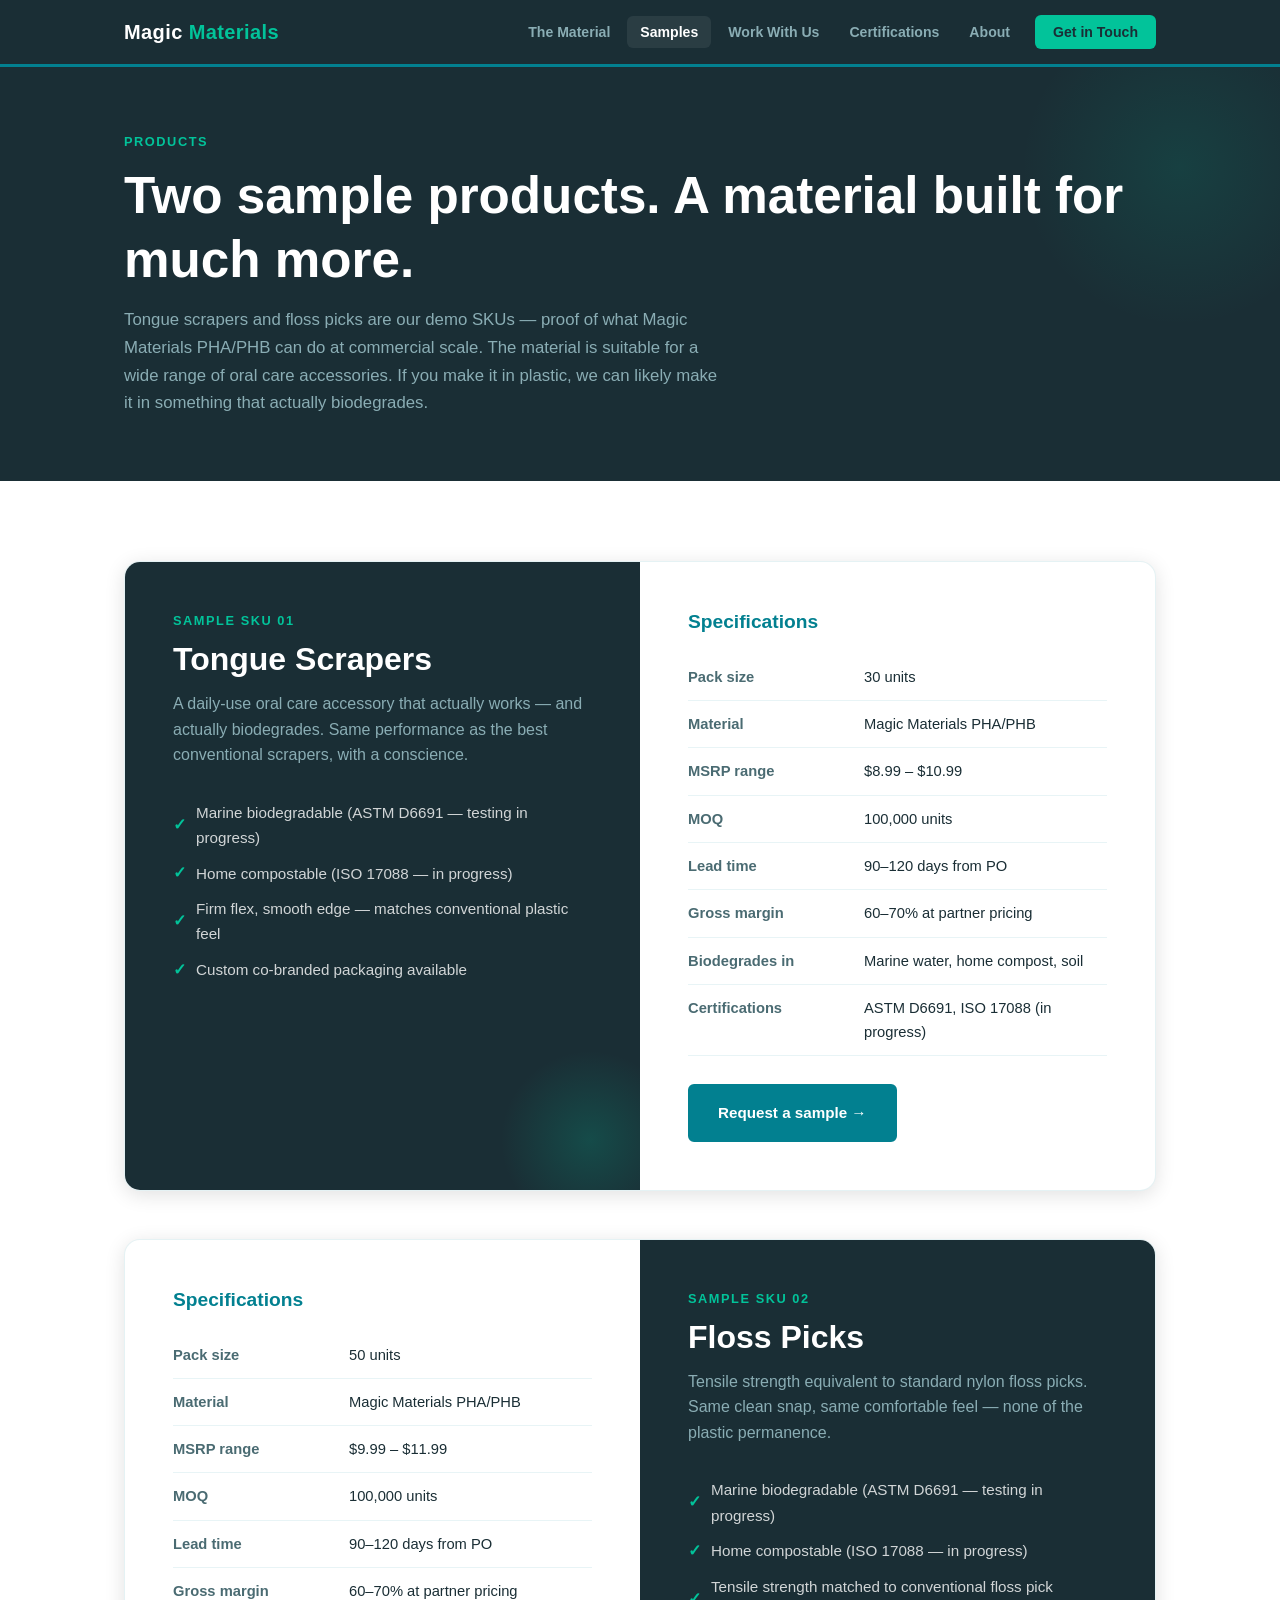
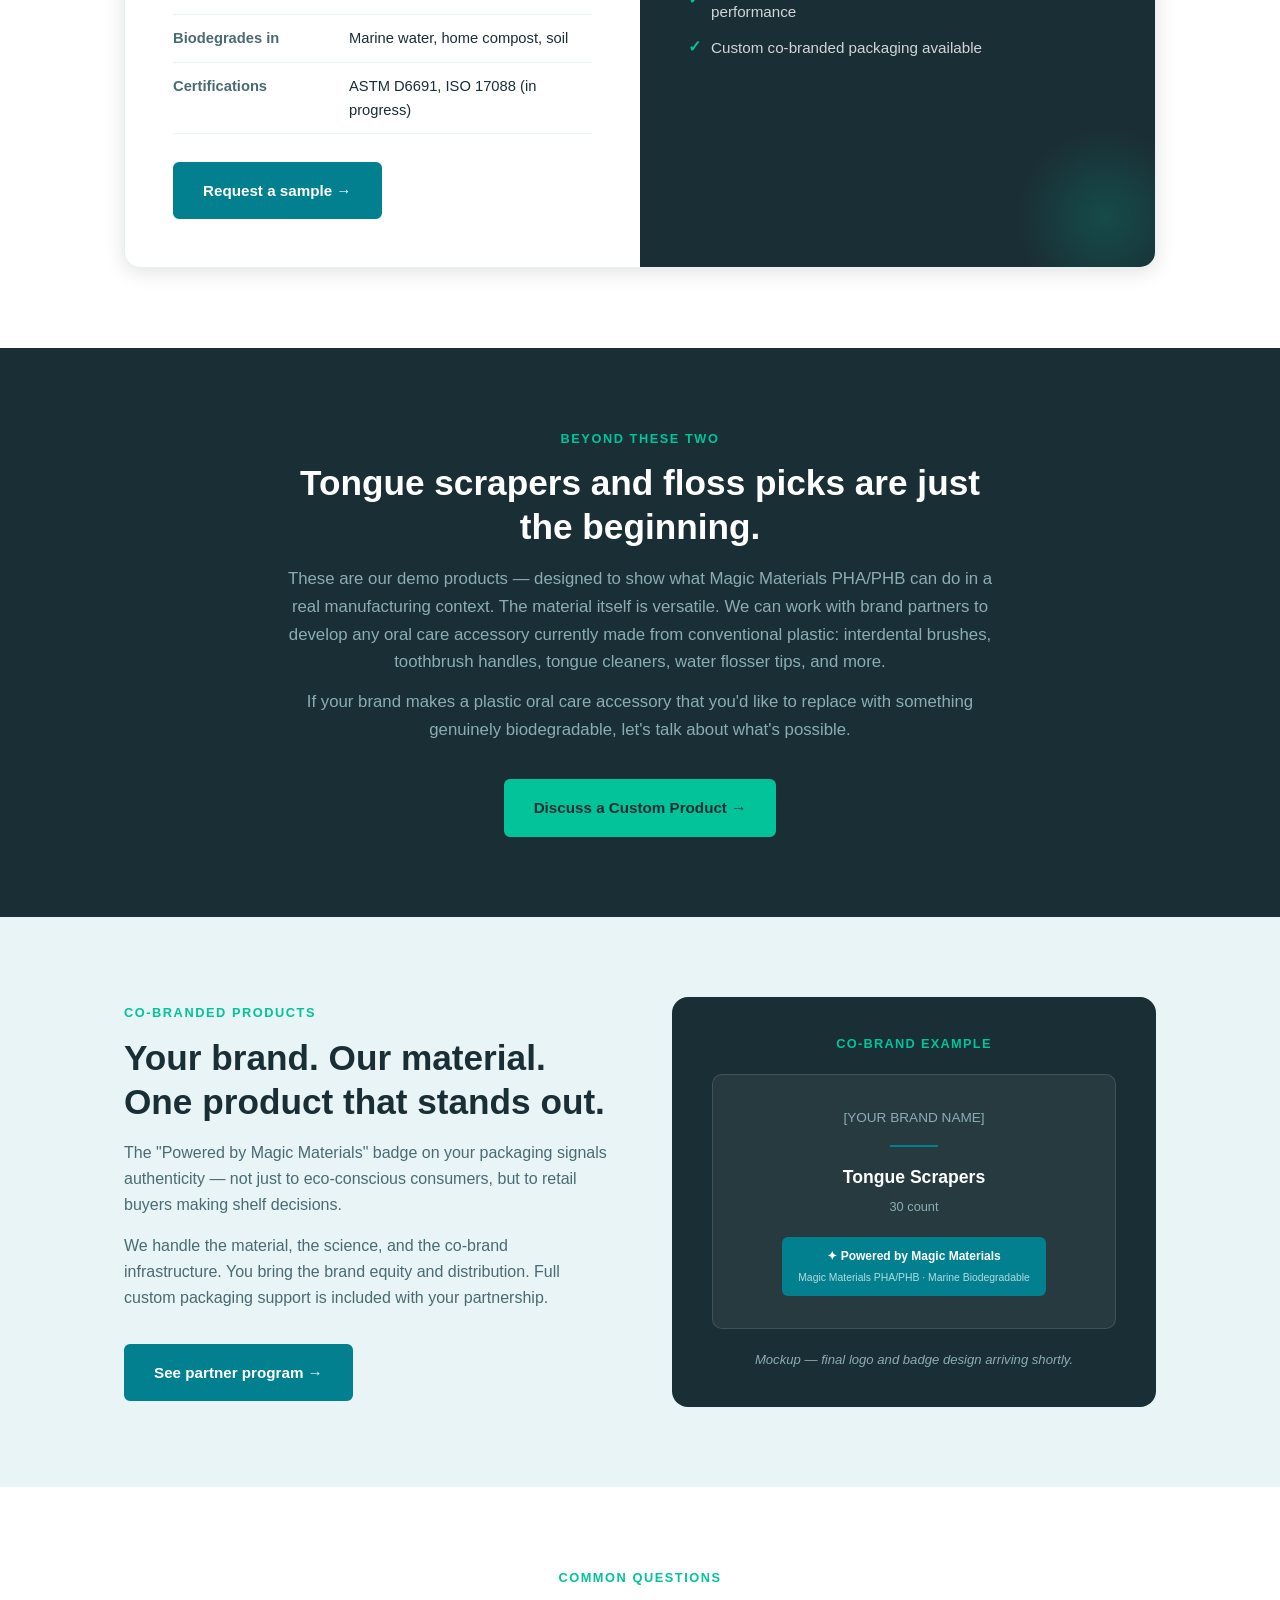
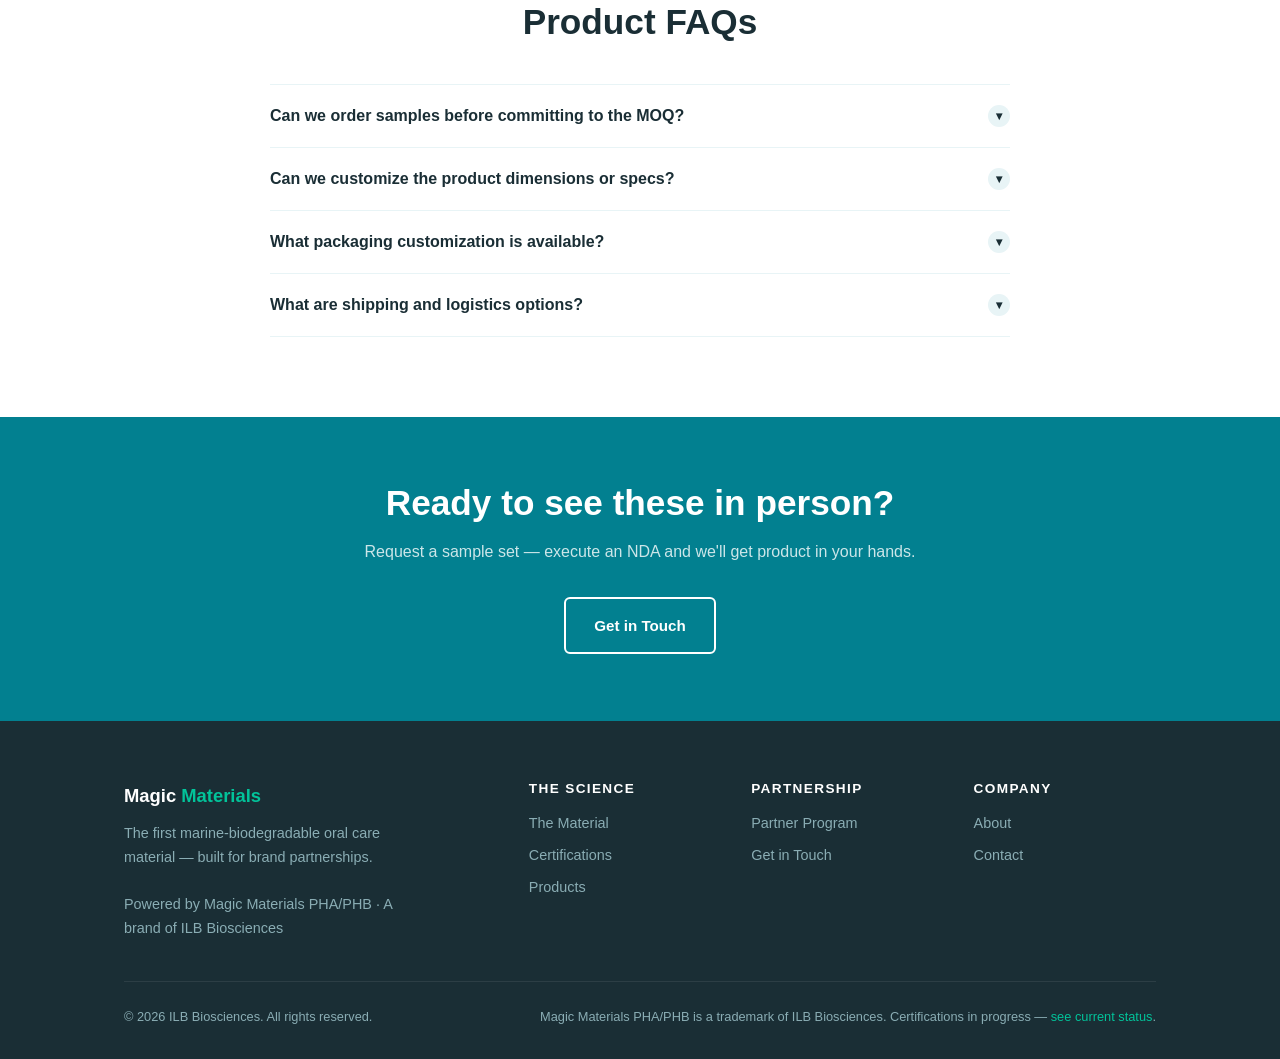
==== products.html @ f2f382cd "Initial commit — Magic Materials website" ====
<!DOCTYPE html>
<html lang="en">
<head>
  <meta charset="UTF-8">
  <meta name="viewport" content="width=device-width, initial-scale=1.0">
  <title>Products — Magic Materials</title>
  <meta name="description" content="Magic Materials manufactures marine-biodegradable oral care accessories using Magic Materials PHA/PHB. Tongue scrapers and floss picks are our sample SKUs — the material works across a wide range of oral care products.">
  <link rel="stylesheet" href="/css/style.css">
</head>
<body>

<nav id="nav"></nav>

<!-- PAGE HERO -->
<div class="page-hero">
  <div class="container">
    <div class="section-label">Products</div>
    <h1>Two sample products. A material built for much more.</h1>
    <p>Tongue scrapers and floss picks are our demo SKUs — proof of what Magic Materials PHA/PHB can do at commercial scale. The material is suitable for a wide range of oral care accessories. If you make it in plastic, we can likely make it in something that actually biodegrades.</p>
  </div>
</div>

<!-- PRODUCTS -->
<div class="section">
  <div style="display:grid; gap:48px;">

    <!-- TONGUE SCRAPERS -->
    <div class="product-card">
      <div style="display:grid; grid-template-columns:1fr 1fr;">
        <div class="product-card-header" style="padding:48px;">
          <div class="section-label">Sample SKU 01</div>
          <h2 style="font-size:2rem; margin-top:8px;">Tongue Scrapers</h2>
          <p style="color:var(--muted); margin-top:12px; font-size:1rem; line-height:1.6;">A daily-use oral care accessory that actually works — and actually biodegrades. Same performance as the best conventional scrapers, with a conscience.</p>
          <div style="margin-top:32px; display:flex; flex-direction:column; gap:10px;">
            <div style="display:flex; align-items:center; gap:10px;">
              <span style="color:var(--seafoam); font-weight:700;">✓</span>
              <span style="color:rgba(255,255,255,.8); font-size:.95rem;">Marine biodegradable (ASTM D6691 — testing in progress)</span>
            </div>
            <div style="display:flex; align-items:center; gap:10px;">
              <span style="color:var(--seafoam); font-weight:700;">✓</span>
              <span style="color:rgba(255,255,255,.8); font-size:.95rem;">Home compostable (ISO 17088 — in progress)</span>
            </div>
            <div style="display:flex; align-items:center; gap:10px;">
              <span style="color:var(--seafoam); font-weight:700;">✓</span>
              <span style="color:rgba(255,255,255,.8); font-size:.95rem;">Firm flex, smooth edge — matches conventional plastic feel</span>
            </div>
            <div style="display:flex; align-items:center; gap:10px;">
              <span style="color:var(--seafoam); font-weight:700;">✓</span>
              <span style="color:rgba(255,255,255,.8); font-size:.95rem;">Custom co-branded packaging available</span>
            </div>
          </div>
        </div>
        <div class="product-card-body" style="display:flex; flex-direction:column; justify-content:center; padding:48px;">
          <h3 style="margin-bottom:20px; color:var(--teal);">Specifications</h3>
          <div class="spec-row"><span class="spec-label">Pack size</span><span class="spec-value">30 units</span></div>
          <div class="spec-row"><span class="spec-label">Material</span><span class="spec-value">Magic Materials PHA/PHB</span></div>
          <div class="spec-row"><span class="spec-label">MSRP range</span><span class="spec-value">$8.99 – $10.99</span></div>
          <div class="spec-row"><span class="spec-label">MOQ</span><span class="spec-value">100,000 units</span></div>
          <div class="spec-row"><span class="spec-label">Lead time</span><span class="spec-value">90–120 days from PO</span></div>
          <div class="spec-row"><span class="spec-label">Gross margin</span><span class="spec-value">60–70% at partner pricing</span></div>
          <div class="spec-row"><span class="spec-label">Biodegrades in</span><span class="spec-value">Marine water, home compost, soil</span></div>
          <div class="spec-row"><span class="spec-label">Certifications</span><span class="spec-value">ASTM D6691, ISO 17088 (in progress)</span></div>
          <div style="margin-top:28px;">
            <a href="/contact.html" class="btn btn-teal">Request a sample →</a>
          </div>
        </div>
      </div>
    </div>

    <!-- FLOSS PICKS -->
    <div class="product-card">
      <div style="display:grid; grid-template-columns:1fr 1fr;">
        <div class="product-card-body" style="display:flex; flex-direction:column; justify-content:center; padding:48px; order:1;">
          <h3 style="margin-bottom:20px; color:var(--teal);">Specifications</h3>
          <div class="spec-row"><span class="spec-label">Pack size</span><span class="spec-value">50 units</span></div>
          <div class="spec-row"><span class="spec-label">Material</span><span class="spec-value">Magic Materials PHA/PHB</span></div>
          <div class="spec-row"><span class="spec-label">MSRP range</span><span class="spec-value">$9.99 – $11.99</span></div>
          <div class="spec-row"><span class="spec-label">MOQ</span><span class="spec-value">100,000 units</span></div>
          <div class="spec-row"><span class="spec-label">Lead time</span><span class="spec-value">90–120 days from PO</span></div>
          <div class="spec-row"><span class="spec-label">Gross margin</span><span class="spec-value">60–70% at partner pricing</span></div>
          <div class="spec-row"><span class="spec-label">Biodegrades in</span><span class="spec-value">Marine water, home compost, soil</span></div>
          <div class="spec-row"><span class="spec-label">Certifications</span><span class="spec-value">ASTM D6691, ISO 17088 (in progress)</span></div>
          <div style="margin-top:28px;">
            <a href="/contact.html" class="btn btn-teal">Request a sample →</a>
          </div>
        </div>
        <div class="product-card-header" style="padding:48px; order:2;">
          <div class="section-label">Sample SKU 02</div>
          <h2 style="font-size:2rem; margin-top:8px;">Floss Picks</h2>
          <p style="color:var(--muted); margin-top:12px; font-size:1rem; line-height:1.6;">Tensile strength equivalent to standard nylon floss picks. Same clean snap, same comfortable feel — none of the plastic permanence.</p>
          <div style="margin-top:32px; display:flex; flex-direction:column; gap:10px;">
            <div style="display:flex; align-items:center; gap:10px;">
              <span style="color:var(--seafoam); font-weight:700;">✓</span>
              <span style="color:rgba(255,255,255,.8); font-size:.95rem;">Marine biodegradable (ASTM D6691 — testing in progress)</span>
            </div>
            <div style="display:flex; align-items:center; gap:10px;">
              <span style="color:var(--seafoam); font-weight:700;">✓</span>
              <span style="color:rgba(255,255,255,.8); font-size:.95rem;">Home compostable (ISO 17088 — in progress)</span>
            </div>
            <div style="display:flex; align-items:center; gap:10px;">
              <span style="color:var(--seafoam); font-weight:700;">✓</span>
              <span style="color:rgba(255,255,255,.8); font-size:.95rem;">Tensile strength matched to conventional floss pick performance</span>
            </div>
            <div style="display:flex; align-items:center; gap:10px;">
              <span style="color:var(--seafoam); font-weight:700;">✓</span>
              <span style="color:rgba(255,255,255,.8); font-size:.95rem;">Custom co-branded packaging available</span>
            </div>
          </div>
        </div>
      </div>
    </div>

  </div>
</div>

<!-- BEYOND THESE TWO -->
<div class="section-dark">
  <div class="section">
    <div class="text-center" style="max-width:720px; margin:0 auto;">
      <div class="section-label">Beyond These Two</div>
      <h2 style="color:white;">Tongue scrapers and floss picks are just the beginning.</h2>
      <p style="color:var(--muted); margin-top:16px; font-size:1.05rem;">These are our demo products — designed to show what Magic Materials PHA/PHB can do in a real manufacturing context. The material itself is versatile. We can work with brand partners to develop any oral care accessory currently made from conventional plastic: interdental brushes, toothbrush handles, tongue cleaners, water flosser tips, and more.</p>
      <p style="color:var(--muted); margin-top:12px; font-size:1.05rem;">If your brand makes a plastic oral care accessory that you'd like to replace with something genuinely biodegradable, let's talk about what's possible.</p>
      <div style="margin-top:36px;">
        <a href="/contact.html" class="btn btn-primary">Discuss a Custom Product →</a>
      </div>
    </div>
  </div>
</div>

<!-- CO-BRAND PACKAGING -->
<div class="section-alt">
  <div class="section">
    <div class="grid-2" style="align-items:center; gap:64px;">
      <div>
        <div class="section-label">Co-Branded Products</div>
        <h2>Your brand. Our material. One product that stands out.</h2>
        <p style="margin-top:16px;">The "Powered by Magic Materials" badge on your packaging signals authenticity — not just to eco-conscious consumers, but to retail buyers making shelf decisions.</p>
        <p style="margin-top:14px;">We handle the material, the science, and the co-brand infrastructure. You bring the brand equity and distribution. Full custom packaging support is included with your partnership.</p>
        <div style="margin-top:32px;">
          <a href="/partners.html" class="btn btn-teal">See partner program →</a>
        </div>
      </div>
      <div class="callout" style="background:var(--dark); text-align:center; border-radius:var(--radius-lg);">
        <p style="color:var(--seafoam); font-size:.8rem; font-weight:700; text-transform:uppercase; letter-spacing:.1em; margin-bottom:20px;">Co-Brand Example</p>
        <div style="background:rgba(255,255,255,.06); border:1px solid rgba(255,255,255,.12); border-radius:var(--radius); padding:32px; margin-bottom:20px;">
          <p style="color:var(--muted); font-size:.85rem; margin-bottom:16px;">[YOUR BRAND NAME]</p>
          <div style="width:48px; height:2px; background:var(--teal); margin:0 auto 16px;"></div>
          <p style="color:white; font-size:1.1rem; font-family:var(--font-head); font-weight:700; margin-bottom:4px;">Tongue Scrapers</p>
          <p style="color:var(--muted); font-size:.8rem; margin-bottom:20px;">30 count</p>
          <div style="background:var(--teal); border-radius:var(--radius-sm); padding:10px 16px; display:inline-block;">
            <p style="color:white; font-size:.75rem; font-weight:700; font-family:var(--font-head);">✦ Powered by Magic Materials</p>
            <p style="color:rgba(255,255,255,.7); font-size:.65rem; margin-top:2px;">Magic Materials PHA/PHB · Marine Biodegradable</p>
          </div>
        </div>
        <p style="color:var(--muted); font-size:.82rem; font-style:italic;">Mockup — final logo and badge design arriving shortly.</p>
      </div>
    </div>
  </div>
</div>

<!-- FAQ -->
<div class="section">
  <div class="text-center">
    <div class="section-label">Common Questions</div>
    <h2>Product FAQs</h2>
  </div>
  <div style="max-width:740px; margin:40px auto 0;" class="faq">
    <div class="faq-item">
      <button class="faq-q">Can we order samples before committing to the MOQ? <span class="chevron">▾</span></button>
      <div class="faq-a">Yes. Physical samples are available to prospective partners who have executed an NDA and are in active discussion. Samples represent production-spec product; packaging may be generic for sample sets.</div>
    </div>
    <div class="faq-item">
      <button class="faq-q">Can we customize the product dimensions or specs? <span class="chevron">▾</span></button>
      <div class="faq-a">Yes, within the parameters of the Magic Materials PHA/PHB tooling. Product specification — dimensions, flex, surface finish — can be adjusted. Full customization details are available after NDA execution.</div>
    </div>
    <div class="faq-item">
      <button class="faq-q">What packaging customization is available? <span class="chevron">▾</span></button>
      <div class="faq-a">Packaging is fully custom — your brand, your design. The "Powered by Magic Materials" badge is included per the co-brand license. We work with your design team on badge placement and co-brand guidelines.</div>
    </div>
    <div class="faq-item">
      <button class="faq-q">What are shipping and logistics options? <span class="chevron">▾</span></button>
      <div class="faq-a">Products ship FOB from our China manufacturing facility. We can assist with freight forwarding, import documentation, and US customs clearance. Landed cost estimates are available after NDA execution.</div>
    </div>
  </div>
</div>

<!-- CTA -->
<div style="background:var(--teal); padding:64px 24px;">
  <div class="container text-center">
    <h2 style="color:white; margin-bottom:14px;">Ready to see these in person?</h2>
    <p style="color:rgba(255,255,255,.8); margin-bottom:32px;">Request a sample set — execute an NDA and we'll get product in your hands.</p>
    <a href="/contact.html" class="btn btn-outline">Get in Touch</a>
  </div>
</div>

<footer id="footer"></footer>
<script src="/js/components.js"></script>
</body>
</html>
---- css/style.css ----
/* ============================================================
   Magic Materials — Main Stylesheet
   ============================================================ */

/* ── Variables ──────────────────────────────────────────── */
:root {
  --dark:    #1A2E35;
  --teal:    #028090;
  --seafoam: #02C39A;
  --light:   #E8F4F6;
  --mid:     #4A6B72;
  --muted:   #8AADB4;
  --white:   #FFFFFF;
  --red:     #E05A4B;

  --font-head: 'Trebuchet MS', Tahoma, Geneva, sans-serif;
  --font-body: -apple-system, BlinkMacSystemFont, 'Segoe UI', Roboto, Oxygen, sans-serif;

  --radius-sm: 6px;
  --radius:    10px;
  --radius-lg: 16px;

  --shadow-sm: 0 2px 8px rgba(0,0,0,.08);
  --shadow:    0 4px 20px rgba(0,0,0,.12);
  --shadow-lg: 0 8px 32px rgba(0,0,0,.16);

  --transition: .2s ease;
  --max-w: 1080px;
}

/* ── Reset ──────────────────────────────────────────────── */
*, *::before, *::after { box-sizing: border-box; margin: 0; padding: 0; }
html { scroll-behavior: smooth; }
body {
  font-family: var(--font-body);
  font-size: 16px;
  color: var(--dark);
  background: var(--white);
  line-height: 1.65;
}
img { max-width: 100%; display: block; }
a { color: var(--teal); text-decoration: none; transition: color var(--transition); }
a:hover { color: var(--seafoam); }
ul { list-style: none; }

/* ── Typography ─────────────────────────────────────────── */
h1,h2,h3,h4,h5 {
  font-family: var(--font-head);
  line-height: 1.25;
  color: var(--dark);
}
h1 { font-size: clamp(2rem, 5vw, 3.2rem); }
h2 { font-size: clamp(1.5rem, 3.5vw, 2.2rem); }
h3 { font-size: 1.2rem; }
p  { color: var(--mid); }

/* ── Layout helpers ─────────────────────────────────────── */
.container {
  max-width: var(--max-w);
  margin: 0 auto;
  padding: 0 24px;
}
.section {
  padding: 80px 24px;
  max-width: var(--max-w);
  margin: 0 auto;
}
.section-alt {
  background: var(--light);
  padding: 80px 0;
}
.section-alt .section { padding-top: 0; padding-bottom: 0; }
.section-dark {
  background: var(--dark);
  padding: 80px 0;
}
.section-dark .section { padding-top: 0; padding-bottom: 0; }
.section-dark h2, .section-dark h3 { color: var(--white); }
.section-dark p { color: var(--muted); }

.section-label {
  text-transform: uppercase;
  letter-spacing: .12em;
  font-size: .8rem;
  font-weight: 700;
  color: var(--seafoam);
  margin-bottom: 12px;
}
.section-intro {
  max-width: 640px;
  font-size: 1.05rem;
  margin-top: 16px;
  color: var(--mid);
}
.text-center { text-align: center; }
.text-center .section-intro { margin: 16px auto 0; }

/* ── Grid helpers ───────────────────────────────────────── */
.grid-2 { display: grid; grid-template-columns: 1fr 1fr; gap: 32px; }
.grid-3 { display: grid; grid-template-columns: repeat(3, 1fr); gap: 28px; }
.grid-4 { display: grid; grid-template-columns: repeat(4, 1fr); gap: 24px; }
@media(max-width:900px){ .grid-4 { grid-template-columns: 1fr 1fr; } }
@media(max-width:700px){
  .grid-2, .grid-3, .grid-4 { grid-template-columns: 1fr; }
}

/* ── Buttons ────────────────────────────────────────────── */
.btn {
  display: inline-block;
  padding: 14px 28px;
  border-radius: var(--radius-sm);
  font-family: var(--font-head);
  font-size: .95rem;
  font-weight: 700;
  cursor: pointer;
  transition: all var(--transition);
  border: 2px solid transparent;
  text-align: center;
}
.btn-primary {
  background: var(--seafoam);
  color: var(--dark);
  border-color: var(--seafoam);
}
.btn-primary:hover {
  background: transparent;
  color: var(--seafoam);
}
.btn-outline {
  background: transparent;
  color: var(--white);
  border-color: var(--white);
}
.btn-outline:hover {
  background: var(--white);
  color: var(--dark);
}
.btn-teal {
  background: var(--teal);
  color: var(--white);
  border-color: var(--teal);
}
.btn-teal:hover {
  background: transparent;
  color: var(--teal);
}

/* ── Navigation ─────────────────────────────────────────── */
#nav {
  position: sticky;
  top: 0;
  z-index: 1000;
  background: var(--dark);
  border-bottom: 3px solid var(--teal);
}
.nav-inner {
  display: flex;
  align-items: center;
  justify-content: space-between;
  max-width: var(--max-w);
  margin: 0 auto;
  padding: 0 24px;
  height: 64px;
}
.nav-logo {
  font-family: var(--font-head);
  font-size: 1.25rem;
  font-weight: 700;
  color: var(--white) !important;
  letter-spacing: .02em;
}
.nav-logo span { color: var(--seafoam); }
.nav-links {
  display: flex;
  align-items: center;
  gap: 4px;
}
.nav-link {
  padding: 8px 13px;
  border-radius: var(--radius-sm);
  font-size: .88rem;
  font-weight: 600;
  color: var(--muted) !important;
  transition: all var(--transition);
}
.nav-link:hover, .nav-link.active {
  color: var(--white) !important;
  background: rgba(255,255,255,.07);
}
.nav-cta {
  margin-left: 8px;
  padding: 9px 18px;
  background: var(--seafoam);
  color: var(--dark) !important;
  border-radius: var(--radius-sm);
  font-size: .88rem;
  font-weight: 700;
}
.nav-cta:hover {
  background: #03d9ab;
  color: var(--dark) !important;
}
/* Hamburger */
.nav-toggle {
  display: none;
  background: none;
  border: none;
  cursor: pointer;
  flex-direction: column;
  gap: 5px;
  padding: 6px;
}
.nav-toggle span {
  display: block;
  width: 24px;
  height: 2px;
  background: var(--white);
  border-radius: 2px;
  transition: all var(--transition);
}
@media(max-width:760px){
  .nav-toggle { display: flex; }
  .nav-links {
    display: none;
    position: absolute;
    top: 64px;
    left: 0; right: 0;
    background: var(--dark);
    flex-direction: column;
    padding: 16px 24px 24px;
    gap: 4px;
    border-bottom: 3px solid var(--teal);
  }
  .nav-links.open { display: flex; }
  .nav-link, .nav-cta { width: 100%; text-align: left; }
  .nav-cta { margin-left: 0; }
}

/* ── Footer ─────────────────────────────────────────────── */
#footer {
  background: var(--dark);
  border-top: 3px solid var(--teal);
  padding: 60px 24px 32px;
}
.footer-inner {
  max-width: var(--max-w);
  margin: 0 auto;
  display: grid;
  grid-template-columns: 2fr 1fr 1fr 1fr;
  gap: 40px;
}
.footer-brand p {
  color: var(--muted);
  font-size: .9rem;
  margin-top: 10px;
  max-width: 280px;
}
.footer-logo {
  font-family: var(--font-head);
  font-size: 1.15rem;
  font-weight: 700;
  color: var(--white);
}
.footer-logo span { color: var(--seafoam); }
.footer-col h4 {
  color: var(--white);
  font-size: .85rem;
  text-transform: uppercase;
  letter-spacing: .1em;
  margin-bottom: 14px;
}
.footer-col a {
  display: block;
  color: var(--muted);
  font-size: .9rem;
  margin-bottom: 8px;
  transition: color var(--transition);
}
.footer-col a:hover { color: var(--seafoam); }
.footer-bottom {
  max-width: var(--max-w);
  margin: 40px auto 0;
  padding-top: 24px;
  border-top: 1px solid rgba(255,255,255,.08);
  display: flex;
  justify-content: space-between;
  align-items: center;
  font-size: .8rem;
  color: var(--muted);
  flex-wrap: wrap;
  gap: 8px;
}
@media(max-width:760px){
  .footer-inner { grid-template-columns: 1fr 1fr; }
  .footer-brand { grid-column: 1/-1; }
}
@media(max-width:480px){
  .footer-inner { grid-template-columns: 1fr; }
}

/* ── Hero (homepage) ────────────────────────────────────── */
.hero {
  background: var(--dark);
  position: relative;
  overflow: hidden;
  padding: 100px 24px 96px;
}
.hero::before {
  content: '';
  position: absolute;
  top: -80px; right: -80px;
  width: 520px; height: 520px;
  border-radius: 50%;
  background: radial-gradient(circle, rgba(2,192,154,.14) 0%, transparent 70%);
  pointer-events: none;
}
.hero::after {
  content: '';
  position: absolute;
  bottom: -120px; right: 80px;
  width: 360px; height: 360px;
  border-radius: 50%;
  background: radial-gradient(circle, rgba(2,128,144,.18) 0%, transparent 70%);
  pointer-events: none;
}
.hero-inner {
  max-width: var(--max-w);
  margin: 0 auto;
  position: relative;
  z-index: 1;
}
.hero-eyebrow {
  display: inline-block;
  background: rgba(2,195,154,.15);
  color: var(--seafoam);
  border: 1px solid rgba(2,195,154,.3);
  border-radius: 100px;
  padding: 6px 16px;
  font-size: .82rem;
  font-weight: 700;
  letter-spacing: .1em;
  text-transform: uppercase;
  margin-bottom: 24px;
}
.hero h1 {
  color: var(--white);
  max-width: 680px;
  margin-bottom: 22px;
}
.hero h1 span { color: var(--seafoam); }
.hero-sub {
  color: var(--muted);
  font-size: 1.1rem;
  max-width: 540px;
  margin-bottom: 36px;
}
.hero-actions { display: flex; gap: 16px; flex-wrap: wrap; }
.hero-divider {
  margin-top: 72px;
  padding-top: 48px;
  border-top: 1px solid rgba(255,255,255,.08);
  display: flex;
  gap: 48px;
  flex-wrap: wrap;
}
.hero-stat-num {
  font-family: var(--font-head);
  font-size: 2.2rem;
  font-weight: 700;
  color: var(--seafoam);
  display: block;
}
.hero-stat-label { color: var(--muted); font-size: .88rem; }

/* ── Page hero (inner pages) ────────────────────────────── */
.page-hero {
  background: var(--dark);
  padding: 64px 24px;
  position: relative;
  overflow: hidden;
}
.page-hero::before {
  content: '';
  position: absolute;
  top: -60px; right: -60px;
  width: 320px; height: 320px;
  border-radius: 50%;
  background: radial-gradient(circle, rgba(2,192,154,.12) 0%, transparent 70%);
}
.page-hero .container { position: relative; z-index: 1; }
.page-hero h1 { color: var(--white); margin-top: 10px; }
.page-hero p  { color: var(--muted); font-size: 1.05rem; margin-top: 14px; max-width: 600px; }

/* ── Cards ──────────────────────────────────────────────── */
.card {
  background: var(--white);
  border-radius: var(--radius);
  box-shadow: var(--shadow-sm);
  padding: 32px;
  border: 1px solid rgba(2,128,144,.1);
  transition: box-shadow var(--transition), transform var(--transition);
}
.card:hover {
  box-shadow: var(--shadow);
  transform: translateY(-2px);
}
.card-accent {
  border-top: 4px solid var(--teal);
}
.card-icon {
  width: 48px; height: 48px;
  background: var(--light);
  border-radius: 10px;
  display: flex; align-items: center; justify-content: center;
  font-size: 1.4rem;
  margin-bottom: 18px;
}
.card h3 { margin-bottom: 10px; }
.card p  { font-size: .95rem; }

/* ── Feature list (icon + text rows) ───────────────────── */
.feature-list { display: flex; flex-direction: column; gap: 20px; }
.feature-item { display: flex; gap: 16px; align-items: flex-start; }
.feature-dot {
  width: 10px; height: 10px;
  background: var(--seafoam);
  border-radius: 50%;
  margin-top: 7px;
  flex-shrink: 0;
}
.feature-item h4 { font-size: 1rem; margin-bottom: 4px; }
.feature-item p  { font-size: .92rem; }

/* ── Stat row ───────────────────────────────────────────── */
.stat-row { display: flex; gap: 40px; flex-wrap: wrap; margin-top: 40px; }
.stat-block { text-align: center; }
.stat-num {
  font-family: var(--font-head);
  font-size: 2.8rem;
  font-weight: 700;
  color: var(--seafoam);
  display: block;
  line-height: 1;
}
.stat-label { color: var(--mid); font-size: .88rem; margin-top: 6px; display: block; }

/* ── Tables ─────────────────────────────────────────────── */
.data-table {
  width: 100%;
  border-collapse: collapse;
  font-size: .92rem;
  border-radius: var(--radius);
  overflow: hidden;
  box-shadow: var(--shadow-sm);
}
.data-table th {
  background: var(--dark);
  color: var(--white);
  padding: 14px 18px;
  text-align: left;
  font-family: var(--font-head);
  font-size: .82rem;
  letter-spacing: .06em;
  text-transform: uppercase;
}
.data-table th.teal { background: var(--teal); }
.data-table td {
  padding: 13px 18px;
  color: var(--mid);
  border-bottom: 1px solid var(--light);
}
.data-table tr:nth-child(even) td { background: var(--light); }
.data-table tr:last-child td { border-bottom: none; }
.data-table td:first-child { color: var(--dark); font-weight: 600; }
.check  { color: var(--seafoam); font-weight: 700; font-size: 1.1rem; }
.cross  { color: var(--red); font-size: 1.1rem; }
.badge-progress {
  display: inline-block;
  background: rgba(245,166,35,.15);
  color: #b8840f;
  border: 1px solid rgba(245,166,35,.4);
  border-radius: 100px;
  padding: 3px 10px;
  font-size: .78rem;
  font-weight: 700;
}
.badge-good {
  display: inline-block;
  background: rgba(2,195,154,.12);
  color: #017a58;
  border: 1px solid rgba(2,195,154,.35);
  border-radius: 100px;
  padding: 3px 10px;
  font-size: .78rem;
  font-weight: 700;
}

/* ── Process steps ──────────────────────────────────────── */
.steps { display: grid; grid-template-columns: repeat(3,1fr); gap: 28px; }
.step {
  background: var(--white);
  border-radius: var(--radius);
  overflow: hidden;
  box-shadow: var(--shadow-sm);
  border: 1px solid rgba(2,128,144,.08);
}
.step-header {
  background: var(--teal);
  color: var(--white);
  padding: 14px 22px;
  font-family: var(--font-head);
  font-weight: 700;
  font-size: .95rem;
  display: flex;
  align-items: center;
  gap: 12px;
}
.step-num {
  width: 28px; height: 28px;
  background: rgba(255,255,255,.2);
  border-radius: 50%;
  display: flex; align-items: center; justify-content: center;
  font-size: .8rem;
  font-weight: 700;
  flex-shrink: 0;
}
.step-body { padding: 22px; }
.step-body p { font-size: .92rem; }
@media(max-width:700px){ .steps { grid-template-columns: 1fr; } }

/* ── Callout box ────────────────────────────────────────── */
.callout {
  background: var(--teal);
  border-radius: var(--radius);
  padding: 36px 40px;
  color: var(--white);
}
.callout h3 { color: var(--white); font-size: 1.3rem; margin-bottom: 10px; }
.callout p  { color: rgba(255,255,255,.8); }
.callout-dark {
  background: var(--dark);
  border-left: 5px solid var(--seafoam);
}

/* ── Product card ───────────────────────────────────────── */
.product-card {
  background: var(--white);
  border-radius: var(--radius-lg);
  box-shadow: var(--shadow);
  overflow: hidden;
  border: 1px solid rgba(2,128,144,.1);
}
.product-card-header {
  background: var(--dark);
  padding: 40px 36px 32px;
  position: relative;
  overflow: hidden;
}
.product-card-header::after {
  content: '';
  position: absolute;
  bottom: -40px; right: -40px;
  width: 180px; height: 180px;
  border-radius: 50%;
  background: radial-gradient(circle, rgba(2,192,154,.2) 0%, transparent 70%);
}
.product-card-header h2 { color: var(--white); }
.product-card-header .section-label { margin-bottom: 8px; }
.product-card-body { padding: 36px; }
.spec-row {
  display: flex;
  padding: 11px 0;
  border-bottom: 1px solid var(--light);
  font-size: .92rem;
  gap: 16px;
}
.spec-row:last-child { border-bottom: none; }
.spec-label { color: var(--mid); font-weight: 600; min-width: 160px; flex-shrink: 0; }
.spec-value { color: var(--dark); }

/* ── Comparison pill ────────────────────────────────────── */
.pill-row { display: flex; gap: 10px; flex-wrap: wrap; margin-top: 8px; }
.pill {
  padding: 5px 14px;
  border-radius: 100px;
  font-size: .82rem;
  font-weight: 700;
}
.pill-green { background: rgba(2,195,154,.12); color: #017a58; border: 1px solid rgba(2,195,154,.3); }
.pill-red   { background: rgba(224,90,75,.1);  color: #a33; border: 1px solid rgba(224,90,75,.25); }
.pill-amber { background: rgba(245,166,35,.12); color: #8a5e00; border: 1px solid rgba(245,166,35,.3); }

/* ── Certification status table ─────────────────────────── */
.cert-grid {
  display: grid;
  grid-template-columns: repeat(2,1fr);
  gap: 20px;
  margin-top: 32px;
}
.cert-card {
  background: var(--white);
  border-radius: var(--radius);
  padding: 24px 28px;
  box-shadow: var(--shadow-sm);
  border-left: 5px solid var(--teal);
}
.cert-card h4 { font-size: 1rem; margin-bottom: 6px; }
.cert-card .standard { font-size: .82rem; color: var(--muted); margin-bottom: 10px; }
.cert-card p { font-size: .9rem; }
@media(max-width:640px){ .cert-grid { grid-template-columns: 1fr; } }

/* ── FAQ accordion ──────────────────────────────────────── */
.faq { border-top: 1px solid var(--light); }
.faq-item { border-bottom: 1px solid var(--light); }
.faq-q {
  width: 100%;
  text-align: left;
  background: none;
  border: none;
  padding: 20px 0;
  font-family: var(--font-head);
  font-size: 1rem;
  font-weight: 700;
  color: var(--dark);
  cursor: pointer;
  display: flex;
  justify-content: space-between;
  align-items: center;
  gap: 16px;
}
.faq-q:hover { color: var(--teal); }
.faq-q .chevron {
  width: 22px; height: 22px;
  border-radius: 50%;
  background: var(--light);
  display: flex; align-items: center; justify-content: center;
  flex-shrink: 0;
  transition: transform var(--transition), background var(--transition);
  font-size: .75rem;
}
.faq-q.open .chevron { transform: rotate(180deg); background: var(--teal); color: white; }
.faq-a {
  display: none;
  padding-bottom: 20px;
  color: var(--mid);
  font-size: .95rem;
  line-height: 1.7;
}
.faq-a.open { display: block; }

/* ── About founder card ─────────────────────────────────── */
.founder-card {
  background: var(--white);
  border-radius: var(--radius-lg);
  box-shadow: var(--shadow);
  overflow: hidden;
  display: grid;
  grid-template-columns: 280px 1fr;
  border: 1px solid rgba(2,128,144,.1);
}
.founder-left {
  background: var(--dark);
  padding: 40px 32px;
  display: flex;
  flex-direction: column;
  align-items: center;
  justify-content: center;
  gap: 16px;
}
.founder-avatar {
  width: 96px; height: 96px;
  background: var(--teal);
  border-radius: 50%;
  display: flex; align-items: center; justify-content: center;
  font-family: var(--font-head);
  font-size: 2rem;
  font-weight: 700;
  color: var(--white);
}
.founder-name { color: var(--white); font-size: 1.2rem; text-align: center; }
.founder-title { color: var(--muted); font-size: .85rem; text-align: center; }
.founder-right { padding: 40px; }
.founder-right h3 { margin-bottom: 14px; }
.founder-cred {
  display: flex;
  align-items: flex-start;
  gap: 10px;
  margin-bottom: 12px;
}
.founder-cred-dot {
  width: 6px; height: 6px;
  background: var(--seafoam);
  border-radius: 50%;
  margin-top: 8px;
  flex-shrink: 0;
}
.founder-cred p { font-size: .92rem; }
@media(max-width:700px){
  .founder-card { grid-template-columns: 1fr; }
  .founder-left { padding: 32px; }
}

/* ── Contact ────────────────────────────────────────────── */
.contact-methods { display: grid; grid-template-columns: 1fr 1fr; gap: 24px; margin-top: 36px; }
.contact-method {
  background: var(--white);
  border-radius: var(--radius);
  padding: 32px 32px 28px;
  box-shadow: var(--shadow-sm);
  border: 1px solid rgba(2,128,144,.1);
  display: flex;
  flex-direction: column;
  transition: box-shadow var(--transition);
}
.contact-method:hover { box-shadow: var(--shadow); }
.contact-icon {
  width: 52px; height: 52px;
  background: var(--light);
  border-radius: 12px;
  display: flex; align-items: center; justify-content: center;
  font-size: 1.5rem;
  margin-bottom: 18px;
  flex-shrink: 0;
}
.contact-method h3 { margin-bottom: 10px; font-size: 1.1rem; }
.contact-method h4 { margin-bottom: 4px; }
.contact-method p { font-size: .9rem; color: var(--mid); line-height: 1.65; }
@media(max-width:640px){ .contact-methods { grid-template-columns: 1fr; } }

/* ── Form (placeholder) ─────────────────────────────────── */
.form-group { margin-bottom: 20px; }
.form-group label {
  display: block;
  font-weight: 600;
  margin-bottom: 6px;
  font-size: .9rem;
  color: var(--dark);
}
.form-group input,
.form-group select,
.form-group textarea {
  width: 100%;
  padding: 12px 16px;
  border: 1.5px solid #d0dee2;
  border-radius: var(--radius-sm);
  font-family: var(--font-body);
  font-size: .95rem;
  color: var(--dark);
  background: var(--white);
  transition: border-color var(--transition);
  resize: vertical;
}
.form-group input:focus,
.form-group select:focus,
.form-group textarea:focus {
  outline: none;
  border-color: var(--teal);
  box-shadow: 0 0 0 3px rgba(2,128,144,.1);
}

/* ── Misc ───────────────────────────────────────────────── */
.divider { height: 1px; background: var(--light); margin: 0; }
.highlight { color: var(--teal); }
.tag {
  display: inline-block;
  background: var(--light);
  color: var(--mid);
  border-radius: 4px;
  padding: 3px 9px;
  font-size: .78rem;
  font-weight: 600;
  margin-right: 6px;
  margin-bottom: 4px;
}
.wsu-badge {
  display: flex;
  align-items: center;
  gap: 12px;
  background: var(--light);
  border-radius: var(--radius);
  padding: 16px 20px;
  margin-top: 24px;
  border-left: 4px solid var(--teal);
  font-size: .9rem;
  color: var(--mid);
}
.wsu-badge strong { color: var(--dark); }
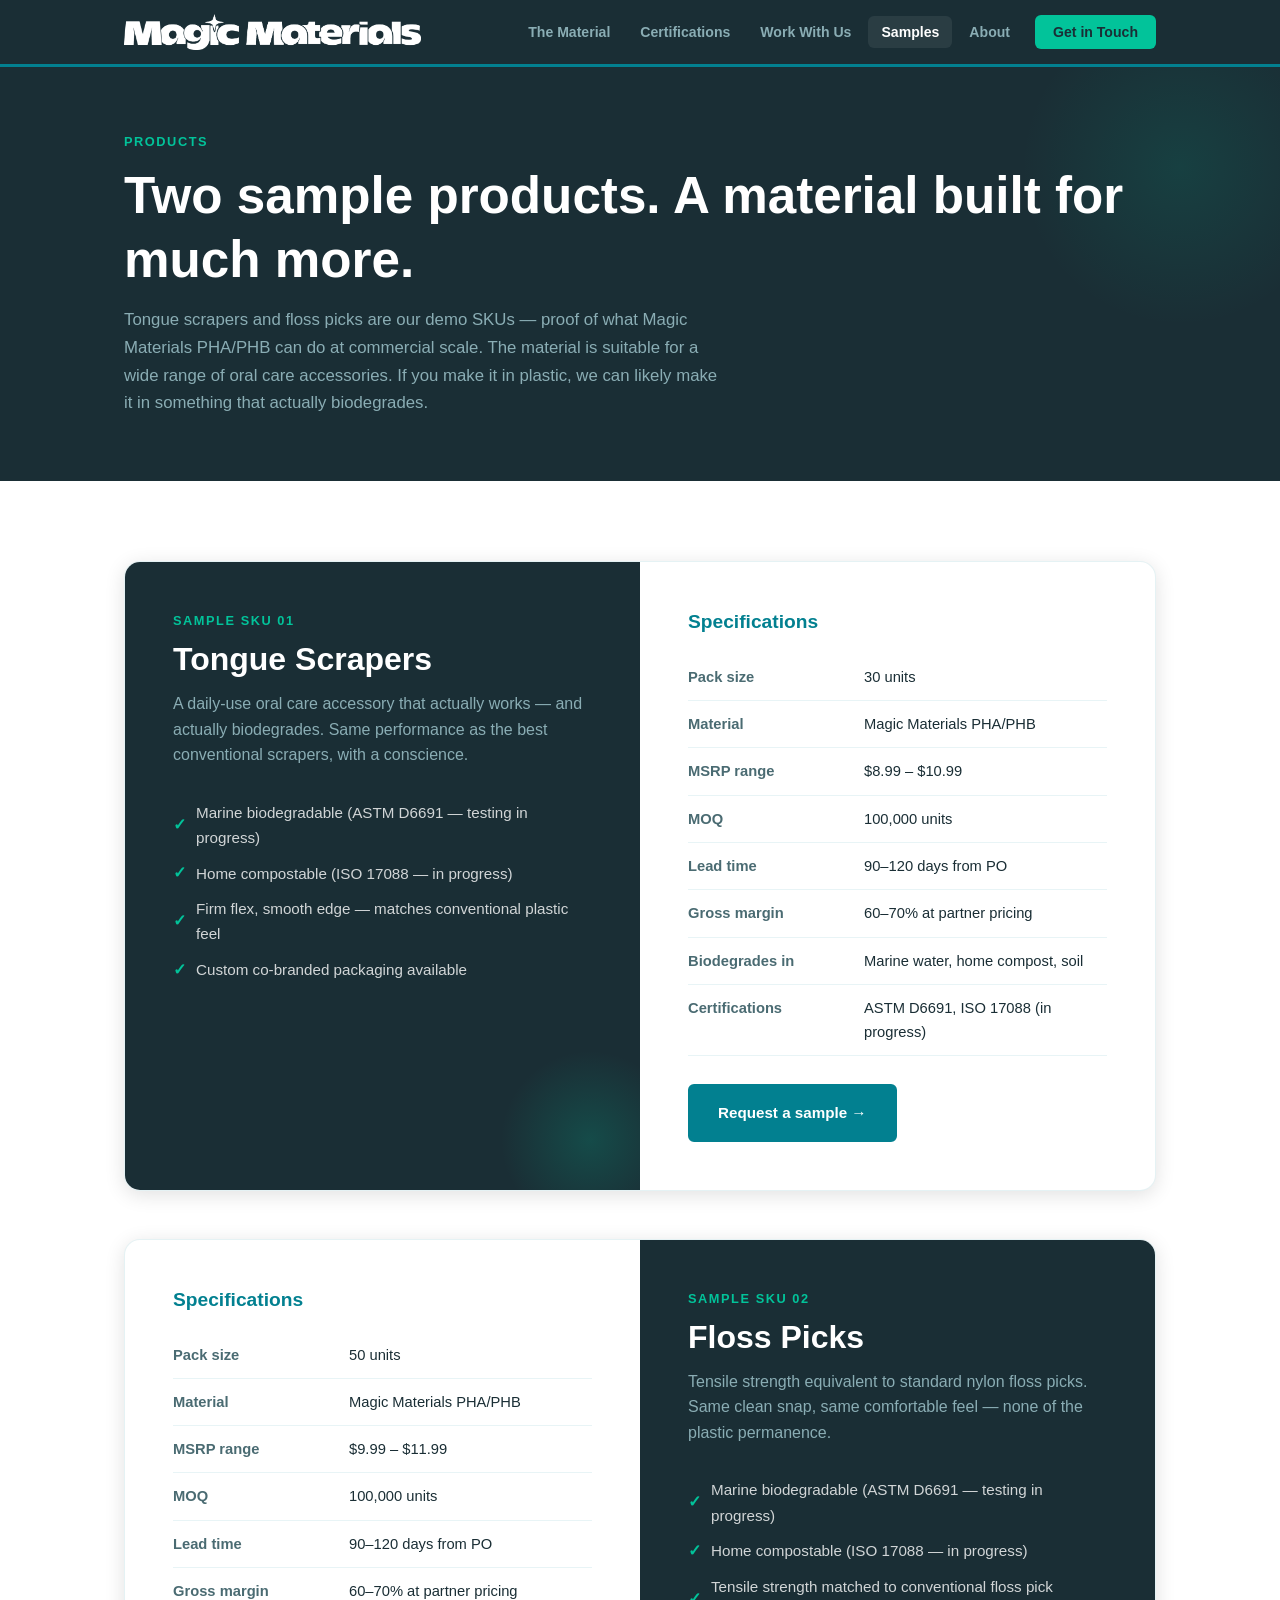
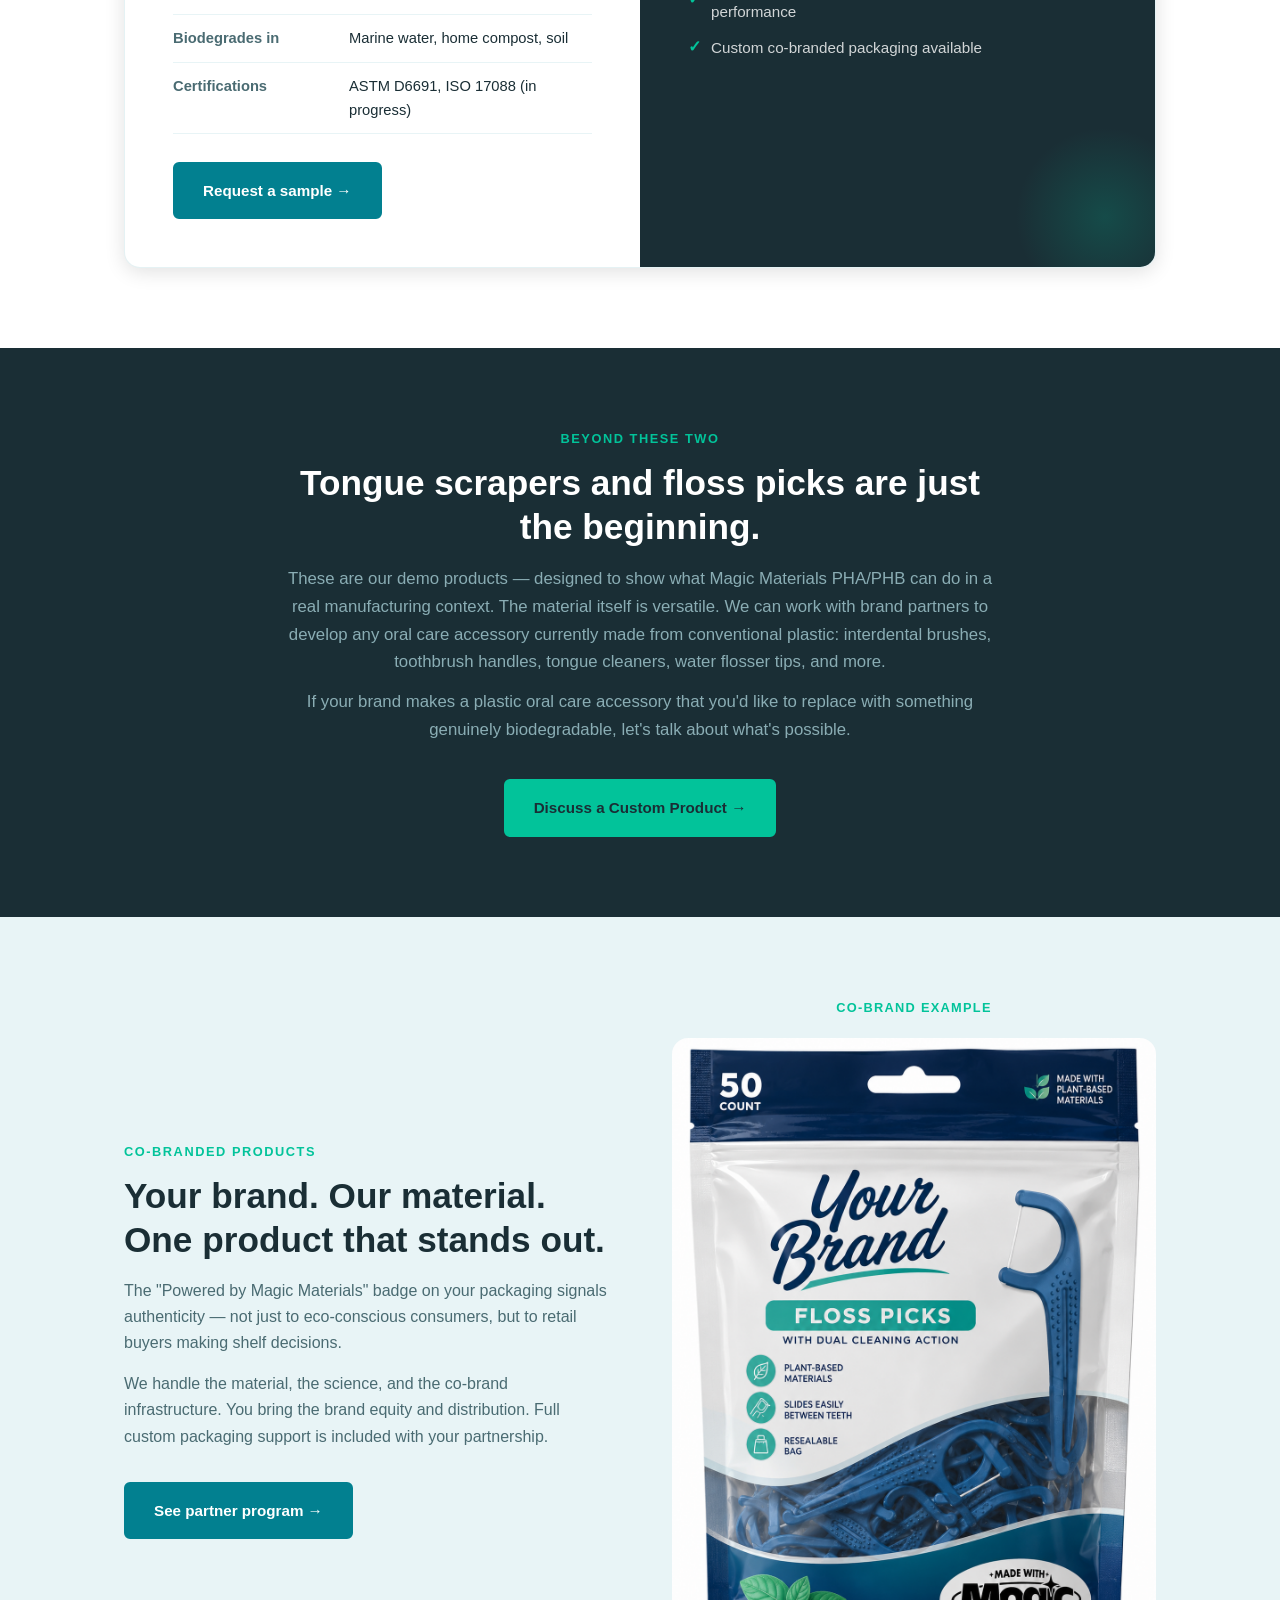
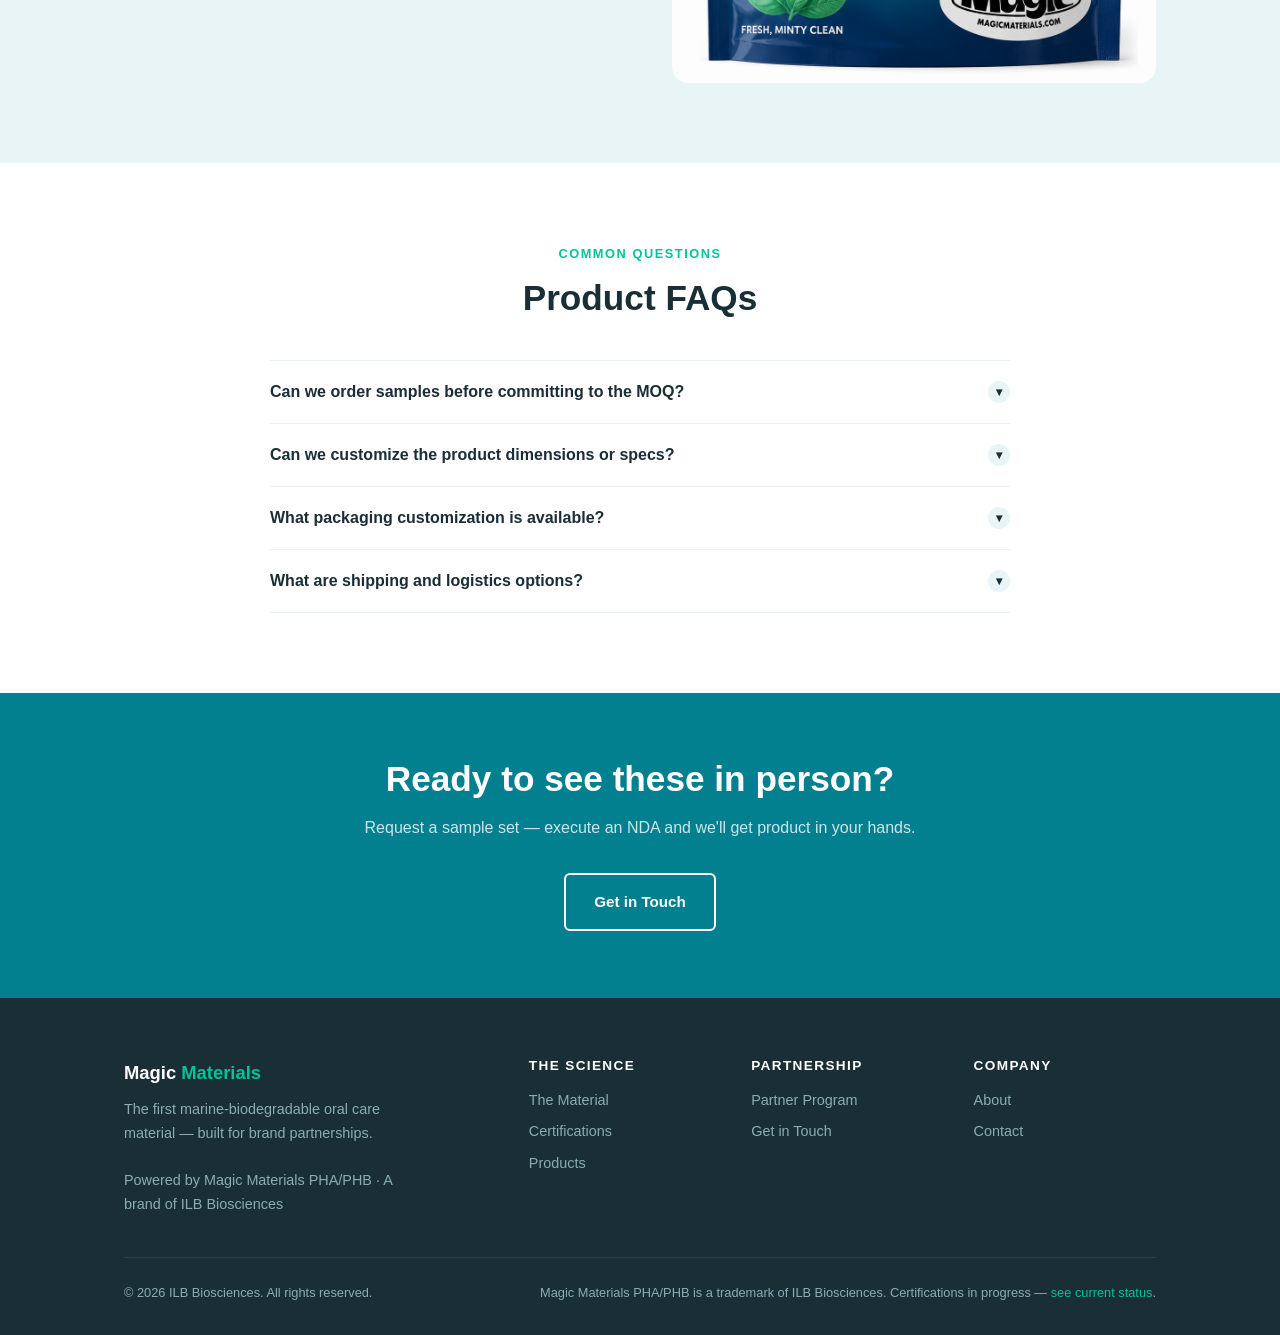
==== commit 19d55d91: "Add floss picks co-brand packaging mockup to products page" ====
--- a/products.html
+++ b/products.html
@@ -141,19 +141,9 @@
           <a href="/partners.html" class="btn btn-teal">See partner program →</a>
         </div>
       </div>
-      <div class="callout" style="background:var(--dark); text-align:center; border-radius:var(--radius-lg);">
+      <div style="text-align:center;">
         <p style="color:var(--seafoam); font-size:.8rem; font-weight:700; text-transform:uppercase; letter-spacing:.1em; margin-bottom:20px;">Co-Brand Example</p>
-        <div style="background:rgba(255,255,255,.06); border:1px solid rgba(255,255,255,.12); border-radius:var(--radius); padding:32px; margin-bottom:20px;">
-          <p style="color:var(--muted); font-size:.85rem; margin-bottom:16px;">[YOUR BRAND NAME]</p>
-          <div style="width:48px; height:2px; background:var(--teal); margin:0 auto 16px;"></div>
-          <p style="color:white; font-size:1.1rem; font-family:var(--font-head); font-weight:700; margin-bottom:4px;">Tongue Scrapers</p>
-          <p style="color:var(--muted); font-size:.8rem; margin-bottom:20px;">30 count</p>
-          <div style="background:var(--teal); border-radius:var(--radius-sm); padding:10px 16px; display:inline-block;">
-            <p style="color:white; font-size:.75rem; font-weight:700; font-family:var(--font-head);">✦ Powered by Magic Materials</p>
-            <p style="color:rgba(255,255,255,.7); font-size:.65rem; margin-top:2px;">Magic Materials PHA/PHB · Marine Biodegradable</p>
-          </div>
-        </div>
-        <p style="color:var(--muted); font-size:.82rem; font-style:italic;">Mockup — final logo and badge design arriving shortly.</p>
+        <img src="/img/Your Brand Floss Picks.png" alt="Co-branded floss picks packaging example" style="max-width:100%; border-radius:var(--radius-lg);">
       </div>
     </div>
   </div>
--- a/css/style.css
+++ b/css/style.css
@@ -170,6 +170,7 @@
   letter-spacing: .02em;
 }
 .nav-logo span { color: var(--seafoam); }
+.nav-logo-img { height: 36px; width: auto; display: block; }
 .nav-links {
   display: flex;
   align-items: center;
